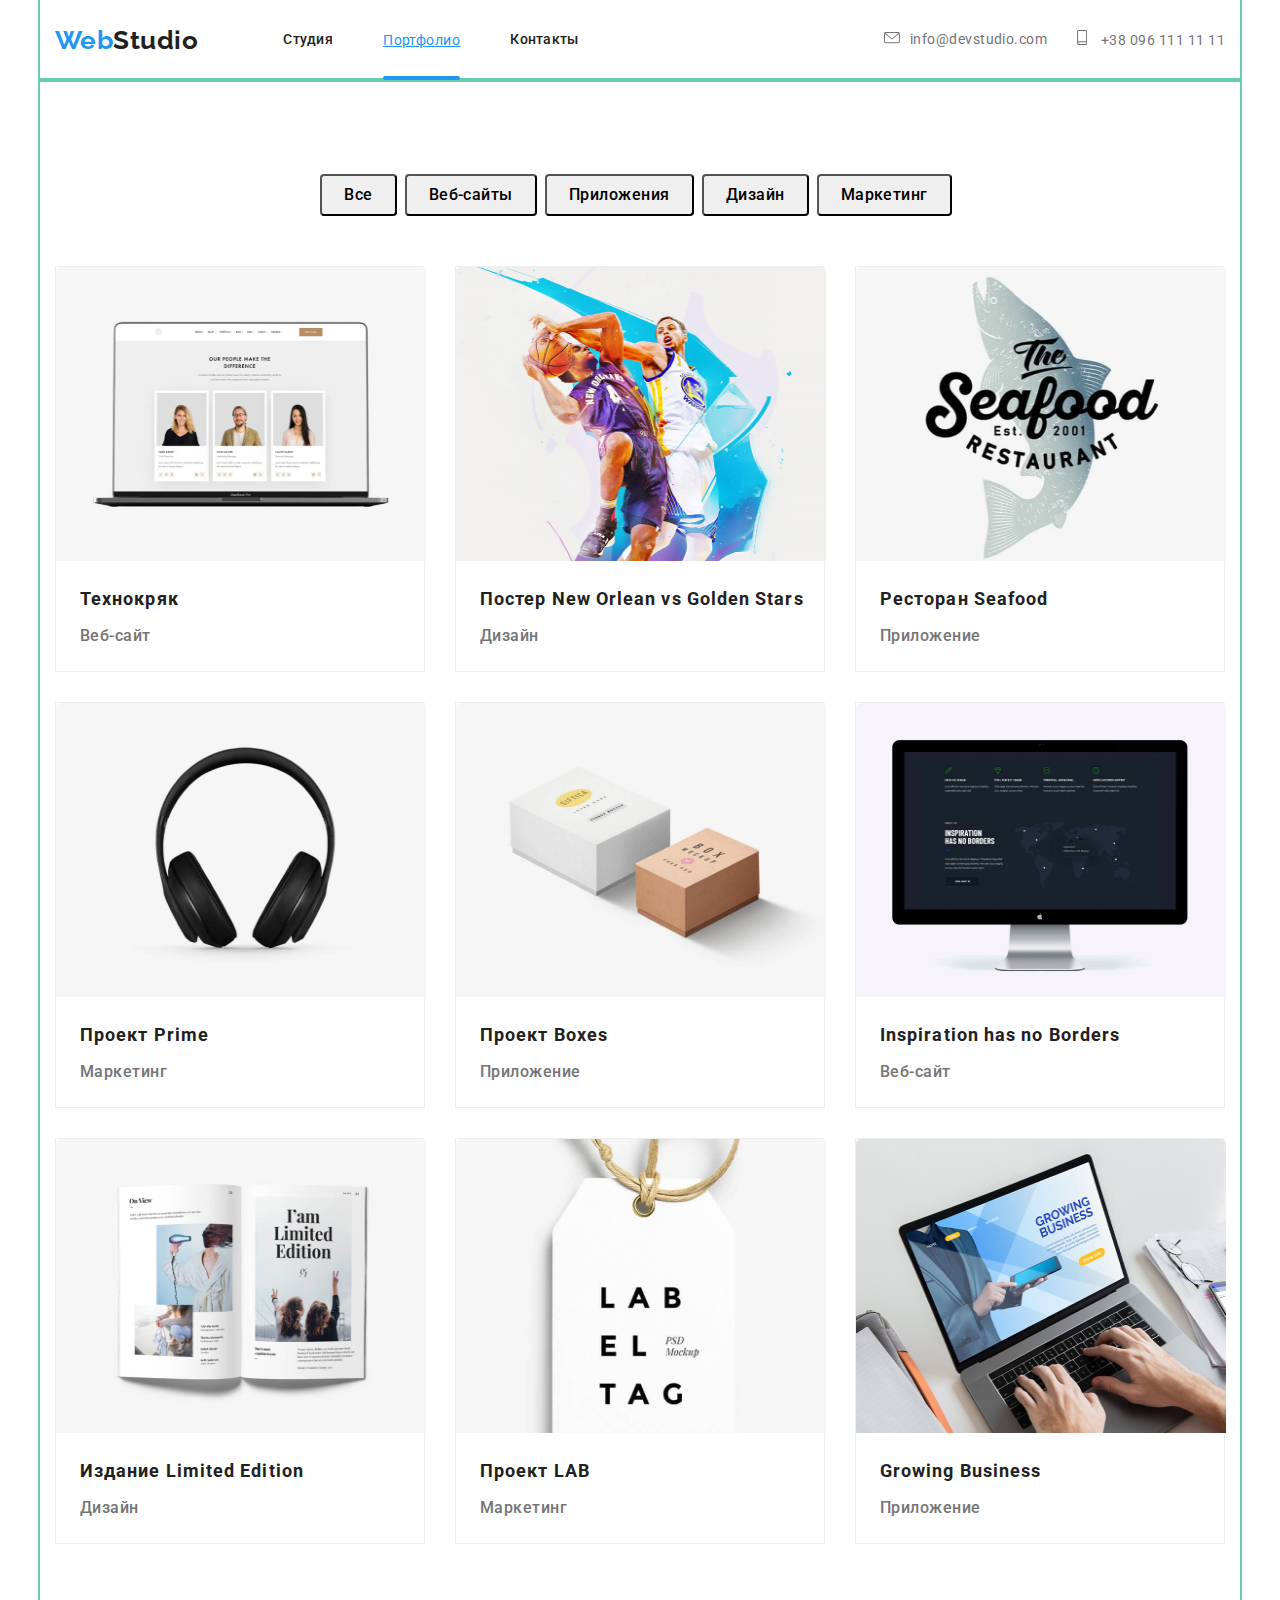
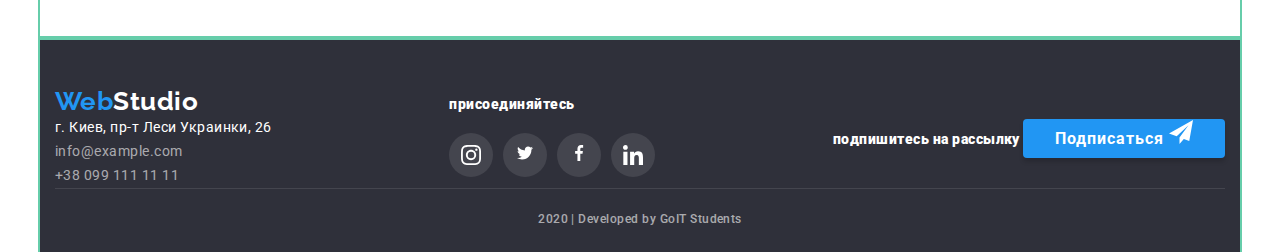
==== portfolio.html @ 9ce70d48 "add files" ====
<!DOCTYPE html>
<html lang="en">
  <head>
    <meta charset="UTF-8" />
    <meta name="viewport" content="width=device-width, initial-scale=1.0" />
    <title>Portfolio</title>
    <link href="https://fonts.googleapis.com/css2?family=Raleway:wght@700&family=Roboto:wght@500;700;900&display=swap" rel="stylesheet">
    <link rel="stylesheet" href="https://cdnjs.cloudflare.com/ajax/libs/modern-normalize/0.6.0/modern-normalize.min.css">
    <link rel="stylesheet" href="./css/common.css" />
    <link rel="stylesheet" href="./css/portfolio.css" />
  </head>
  <body>
    <!-- header -->
    <header>
      <nav class="container main-nav">
        <a class="logo" href="./index.html">
          <span><span class="web">Web</span>Studio</span>
        </a>

        <ul class="site-nav">
          <li class="item"><a href="./index.html" class="link">Студия</a></li>
          <li class="item"><a href="./portfolio.html" class="link-current">Портфолио</a></li>
          <li class="item"><a href="" class="link">Контакты</a></li>
        </ul>
      
<!-- ><img src="./Images/envelope.png" alt="" />info@devstudio.com</a> -->
<ul class="auth-nav">
  <li class="item">
    <a href="mailto:info@devstudio.com" class="link mail">
   <svg class="icon-mail">
      <use href="./images/symbol-defs.svg#icon-mail"></use>
    </svg>info@devstudio.com</a>
  </li>
  <li class="item">
    <a href="tel:+380961111111" class="link mob">
      <svg class="icon-phone">
        <use href="./images/symbol-defs.svg#icon-smartphone" > </use>
      </svg>
      
      +38 096 111 11 11</a> 
  </li>
</ul>
</nav>
</header>
    <!--main  -->

    <div class="container"> 
      <div class="section">
    
    <!-- Набор радиокнопок -->
        <ul class="filters">
      <li class="item">
        <button class="filters-button" type="button">Все</button>
      </li>
      <li class="item">
        <button class="filters-button" type="button">Веб-сайты</button>
      </li>
      <li class="item">
        <button class="filters-button" type="button">Приложения</button>
      </li>
      <li class="item">
        <button class="filters-button" type="button">Дизайн</button>
      </li>
      <li class="item">
        <button class="filters-button" type="button">Маркетинг</button>
      </li>
        </ul>

    <!-- Примеры работ -->
        <ul class="works">
      <li class="works-item"> 
        <a class="links" href="">
             <div class="foto">
                <img src="./images/tecnhokryak.jpg" width="370" height="294" alt="технокряк">
                <div class="overlay">
                  <div class="shadows"></div>
                  <p class="links-text">Технокряк это современная площадка распространения коронавируса. Компании используют эту платформу для цифрового шпионажа и атак на защищённые сервера конкурентов.</p>
                 </div>
              </div>
              <div>
                  <h2 class="links-title">Технокряк</h2>
                  <p class="links-product">Веб-сайт</p>
              </div>
        </a>
      </li>
      <li class="works-item">
        <a class="links" href="">
               <div class="foto">
                  <img src="./images/neworlean.jpg" width="370" alt="neworlean">
                  <div class="overlay">
                   <div class="shadows"></div>
                   <p class="links-text">Технокряк это современная площадка распространения коронавируса. Компании используют эту платформу для цифрового шпионажа и атак на защищённые сервера конкурентов.</p>
                 </div>  
                </div>
                <div>
                  <h2 class="links-title">Постер New Orlean vs Golden Stars</h2>
                  <p class="links-product">Дизайн</p>
                </div>
        </a>
      </li>
      <li class="works-item">
          <a class="links" href="">
                <div class="foto">
                  <img src="./images/seafood.jpg" width="370" alt="seafood">
                  <div class="overlay">
                    <div class="shadows"></div>
                    <p class="links-text">Технокряк это современная площадка распространения коронавируса. Компании используют эту платформу для цифрового шпионажа и атак на защищённые сервера конкурентов.</p> 
                  </div>   
                </div>
                <div>
                  <h2 class="links-title">Ресторан Seafood</h2>
                  <p class="links-product">Приложение</p>
                </div>
          </a>
      </li>
      <li class="works-item">
          <a class="links" href="">
            <div class="foto">
                <img src="./images/headphones.jpg" width="370" alt="headphones">
                <div class="overlay">
                  <div class="shadows"></div>
                  <p class="links-text">Технокряк это современная площадка распространения коронавируса. Компании используют эту платформу для цифрового шпионажа и атак на защищённые сервера конкурентов.</p>
                </div>
              </div>
           <div>
            <h2 class="links-title">Проект Prime</h2>
            <p class="links-product">Маркетинг</p>
          </div>
          </a>
      </li>
      <li class="works-item">
        <a class="links" href="">
            <div class="foto">
              <img src="./images/boxes.jpg" width="370" alt="boxes">
              <div class="overlay">
                <div class="shadows"></div>
                <p class="links-text">Технокряк это современная площадка распространения коронавируса. Компании используют эту платформу для цифрового шпионажа и атак на защищённые сервера конкурентов.</p>
              </div>
            </div>
            <div>
              <h2 class="links-title">Проект Boxes</h2>
              <p class="links-product">Приложение</p>
          </div>
          </a>
      </li>
      <li class="works-item">
         <a class="links" href="">
            <div class="foto">
                <img src="./images/monitor.jpg" width="370" alt="monitor">
                <div class="overlay">
                  <div class="shadows"></div>
                  <p class="links-text">Технокряк это современная площадка распространения коронавируса. Компании используют эту платформу для цифрового шпионажа и атак на защищённые сервера конкурентов.</p>
                </div>
              </div>
            <div>
                <h2 class="links-title">Inspiration has no Borders</h2>
                <p class="links-product">Веб-сайт</p>
            </div>
          </a>
      </li>
      <li class="works-item">
            <a class="links" href="">
              <div class="foto">
                <img src="./images/book.jpg" width="370" alt="book">
                <div class="overlay">
                    <div class="shadows"></div>
                    <p class="links-text">Технокряк это современная площадка распространения коронавируса. Компании используют эту платформу для цифрового шпионажа и атак на защищённые сервера конкурентов.</p>
                  </div>
              </div>
              <div>
                <h2 class="links-title">Издание Limited Edition</h2>
                <p class="links-product">Дизайн</p>
              </div>
            </a>
      </li>
      <li class="works-item">
        <a class="links" href="">
             <div class="foto">
              <img src="./images/lab.jpg" width="370" alt="Lab">
              <div class="overlay">
                <div class="shadows"></div>
                <p class="links-text">Технокряк это современная площадка распространения коронавируса. Компании используют эту платформу для цифрового шпионажа и атак на защищённые сервера конкурентов.</p>
              </div>
            </div>
            <div>
              <h2 class="links-title">Проект LAB</h2>
              <p class="links-product">Маркетинг</p>
            </div>
        </a>
      </li>
      <li class="works-item">
        <a class="links" href="">
          <div class="foto">
              <img src="./images/laptop.jpg" width="370" alt="Laptop">
              <div class="overlay">
                <div class="shadows"></div>
                <p class="links-text">Технокряк это современная площадка распространения коронавируса. Компании используют эту платформу для цифрового шпионажа и атак на защищённые сервера конкурентов.</p>
              </div>
            </div>
          <div>
              <h2 class="links-title">Growing Business</h2>
              <p class="links-product">Приложение</p>
        </div>
        </a>
      </li>
        </ul>
      </div>
     </div>

   <!--футер-->
   <footer class="container ">
    <!--Adress-->
       <div class="footer-ul">
          <div >
         <a class="logo-footer" href="./index.html">
         <span><span class="web">Web</span>Studio</span>
         </a>
          <address class="address">
          <ul>
          <li>
            г. Киев, пр-т Леси Украинки, 26
            <br />
          </li>
          <li>
            <a class="adress-link" href="mailto:mango@mail.pig"
              >info@example.com</a
            ><br />
          </li>
          <li>
            <a class="adress-link" href="tel:+1112223344"
              >+38 099 111 11 11</a
            >
          </li>
        </ul>
      </address>
          </div>
          <!--Social network-->
          <div>
      <b>присоединяйтесь</b>
      <ul class="footer-links">
        <li>
          <a href="" class="inst" aria-label=" link to instagram">
            <svg class="icon-instagramm">
              <use href="./images/symbol-defs.svg#icon-instagram" >
              </use>
            </svg>
          </a>
        </li>
        <li>
          <a href="" class="twit" aria-label="link to twitter"><svg class="icon-twitter">
            <use href="./images/symbol-defs.svg#icon-twitter" >
            </use>
          </svg></a>
        </li>
        <li>
          <a href="" class="faceb" aria-label="link to facebook"><svg class="icon-facebook">
            <use href="./images/symbol-defs.svg#icon-facebook" >
            </use>
          </svg></a>
        </li>
        <li>
          <a href="" class="kedin" aria-label="link to linkedin"><svg class="icon-linkedin">
            <use href="./images/symbol-defs.svg#icon-linkedin" >
            </use>
          </svg></a>
        </li>
      </ul>
          </div>
          <!--подпишитесь на рассылку-->
          <div>
      <b>подпишитесь на рассылку</b>
      <a href="" class="button">Подписаться
        <svg class="icon-telegram">
          <use href="./images/symbol-defs.svg#icon-icon-send" >              
          </use>
        </svg>
      </a>
          </div>
        </div>
    <p class="madeby">2020 | Developed by GoIT Students</p>
  </footer>
</body>
</html>
---- css/common.css ----
body {
  color: #212121;
  background-color: white;
  font-family: Roboto, sans-serif;
  letter-spacing: 0.03em;
  
  
}
/* убираем точки в списке во всем файле */
ul {
  list-style: none;
  padding: 0;
  margin: 0;
  
}

/* CSS переменные, применяем кл всем доку */

:root {
  --primary-text-color: #212121;
  --secondary-text-color: #757575;
  --accent-color: #2196f3;
  --primary-bg-color: #2196f3;
}

/* фон хедера background:#FFFFFF */
/* фон основной #E5E5E5 */
/* фона доп #F5F4FA */
/* фон футера #2F303A */
/* цвет основного текста #212121 */
/* цвет дополнительного текста #757575*/
/* цвет текста белый #FFFFFF */
/* цвет акцента текста #2196F3 и заливка кнопок */
/*  Developed by color: rgba(255, 255, 255, 0.4); */

/* Основной шрифт font-family: Roboto; */
/* Лого шрифт font-family: Raleway; */

/* font-family: inherit;  - чтобы  кнопки унаследовали основные свойства */

/* Фон не повторяеться */





/* Header */

.container {
  width: 1200px;
  padding-left: 15px;
  padding-right: 15px;
  margin: 0 auto;
  outline: 2px solid mediumaquamarine;
}

.main-nav {
  display:flex;
  align-items: center;
  

  justify-content: space-between;
}

/* logo */
.logo {
  color: var(--primary-text-color);
  font-family: raleway, sans-serif;
  font-weight: 700;
  font-size: 26px;
  line-height: 1.19;
  text-decoration: none;
}
.web {
  color: #2196f3;
}

/* site-nav */
.site-nav {
  display: flex ;
  margin-left: 85px;
  
}

.site-nav .item {
  margin-right: 50px;
}
/* последнему ребенку 0px */
.site-nav .item:last-child {
  margin-right: 0px;
}

/* 
.site-nav .item + .item {
  margin-right: 50px;
  соседу
} 

.site-nav .item:not(:last child) {
 margin-right: 50px
 одной строкой, даем и исключаем последнего
}

*/




.site-nav .link {
  display: block;
  color: var(--primary-text-color);

  font-weight: 500;
  font-size: 14px;
  line-height: 1.14;
  letter-spacing: 0.02em;

  text-decoration: none;

  padding-top: 32px;
  padding-bottom: 32px;

  
}

.site-nav .link:hover,
.site-nav .link:focus {
  color: var(--accent-color);
}

/* чтобы подсечивалась ссылка */
.site-nav .link-current {
  display: block;
  color: var(--accent-color);
  font-size: 14px;

  padding-top: 32px;
  padding-bottom: 32px;

  position: relative;
  
}

.site-nav .link-current::after {
  content: "";
  display: block;
  width: 100%;
  height: 4px;

  background: #2196F3;
  border-radius: 2px;


  position: absolute;
  left:0;
  bottom:0;
}




/* auth-nav */

.auth-nav {
  display: flex ;
  margin-left: auto;
  
}


.link.mail{
  margin-right:30px;
  
}



.icon-mail {
  width: 16px;
  height: 12px;
  margin-right: 10px;
  fill: currentColor;
}


.icon-phone {
  width: 10px;
  height:15px;
  margin-right: 10px;
  fill: currentColor;
}
/* .link.mail::before {
  display: inline-flex;
  width: 16px;
  height: 11px;
  margin-right: 10px;
  content: " ";
  background-size: contain;
  
  background-image: url(../Images/envelope.png);
 
} */
/* .link.mob::before {
  display: inline-flex;
  width: 10px;
  height: 15px;
  margin-right: 10px;
  content: " ";
  background-size: contain;

  background-image: url(../Images/mobile.png);
} */


/* /* .auth-nav .item + .item {
  margin-left: 30px; */


.auth-nav .link {
  color: var(--secondary-text-color);
  font-size: 14px;

  text-decoration: none;

  padding-top: 32px;
  padding-bottom: 32px;
}

.auth-nav .link:hover,
.auth-nav .link:focus {
  color: var(--accent-color);
}


.section {
  padding-top: 94px;
  padding-bottom: 94px;
}



/* button */
.button {
  color: white;
  background-color: var(--primary-bg-color);

  font-family: inherit;
  font-weight: 700;
  font-size: 16px;
  line-height: 1.87;
  letter-spacing: 0.06em;

  text-decoration: none;

  box-shadow: 0px 4px 4px rgba(0, 0, 0, 0.15);
  border-radius: 4px;

  padding: 10px 32px; 
  width: 200px;
  height: 50px;
  text-align: center;
}

/* футер */



footer {
    background-color: #2f303a;
    color: white;
  
    font-weight: bold;
    font-size: 14px;
    line-height: 1.14;

    
  }

.footer-ul {
  padding-top: 48px;

  display:flex;
  align-items:center;
  justify-content:space-between;
}
.logo-footer {
    color: white;

    font-family: raleway, sans-serif;
  
    font-weight: 700;
    font-size: 26px;
    line-height: 1.18;

    text-decoration: none;
  }

  /* address */
 .address {
    
    font-weight: normal;
    font-size: 14px;
    line-height: 1.71;

    font-style: normal;
  
  }

  .adress-link {
    color: rgba(255, 255, 255, 0.6);

    text-decoration: none;

  }
  
.footer-links {
  display: flex;
  margin-top: 20px;
}

.footer-links .inst:hover {
  background-color:#2196F3;
}

.footer-links .inst {
  display: block;
  width: 44px;
  height: 44px;
  background-color: rgba(255, 255, 255, 0.1);
 
  border-radius: 50%;
  text-align: center;
  padding-top: 12px;
  
  margin-right: 10px;

}
.icon-instagramm {
  width: 20px;
  height: 20px;
  fill:#ffff;
  
}


.footer-links .twit {
  display: block;
  width: 44px;
  height: 44px;
  background-color: rgba(255, 255, 255, 0.1);
  
  border-radius: 50%;

  margin-right: 10px;
  text-align: center;

  padding-top: 12px;
}
.footer-links .twit:hover {
  background-color:#2196F3;
}


.icon-twitter {
  width: 20px;
  height: 16px;
  fill:#ffff;

}

.footer-links .faceb {
  display: block;
  width: 44px;
  height: 44px;
  background-color: rgba(255, 255, 255, 0.1);
  
  border-radius: 50%;

  margin-right: 10px;
  text-align: center;

  padding-top: 12px;
}
.footer-links .faceb:hover {
  background-color:#2196F3;
}
.icon-facebook {
  width: 20px;
  height: 16px;
  fill:#ffff;
}

.footer-links .kedin {
  display: block;
  width: 44px;
  height: 44px;
  background-color: rgba(255, 255, 255, 0.1);
  
  border-radius: 50%;
  text-align: center;

  padding-top: 12px;
}
.footer-links .kedin:hover {
  background-color:#2196F3;
}
.icon-linkedin {
  width: 20px;
  height: 20px;
  fill:#ffff;
}



.icon-telegram {
  width: 24px;
  height: 24px;
  fill:#ffff;

  
}

.madeby {
    border-top: 1px solid rgba(255, 255, 255, 0.1);
    padding-bottom: 21px;
    padding-top: 18px;
    color: rgba(255, 255, 255, 0.6);
    margin: 0;
    

    font-weight: 500;
    font-size: 12px;
    line-height: 2;
    text-align: center;
}
---- css/portfolio.css ----
/* CSS Portfolio */
/* Радиокнопки */

.filters {
    margin-bottom: 50px;
    display:flex;
    justify-content:center;
    
}

.filters .item {
    margin-right: 8px;
}


.filters-button {
    font-family: Roboto;
    font-style: normal;
    font-weight: 500;
    font-size: 16px;
    line-height: 1.62;
    
    letter-spacing: 0.03em;
    text-align: center;

    border-radius: 4px;
    padding: 6px 22px;

    
    
}

.filters-button:hover,
.filters-button:focus {
    color:white;
    background-color: var(--accent-color);

}







/* Примеры работ */
.works{
/* сделал фон, чтобы видеть формат текста */
/* background-color: lawngreen; */
display:flex;
flex-wrap: wrap;

}

.works .works-item {
    width: 370px;
    margin-right: 30px;
    margin-bottom: 30px;

    background: #FFFFFF;
    border: 1px solid #EEEEEE;
    box-sizing: border-box;
    
    /* background-color: orangered; */
    
}
.works .works-item:nth-child(3n) {
 margin-right: 0px;
}

/* .list-item:nth-last-child(-n + 3) { */
.works .works-item:nth-last-child(-n +3) {
    margin-bottom: 0px;
}


.works .links {
    text-decoration: none;
    
}

.links-title {
    color: #212121;
  
    font-style: normal;
    font-weight: 700;
    font-size: 18px;
    line-height: 2;
    /* identical to box height, or 200% */

    letter-spacing: 0.06em;
    padding-left: 24px;

    margin-top: 20px;
    margin-bottom: 4px;
}

.foto {
    position: relative;
    display: flex;

    height: 294px;
    width: 370px;
   
}

.overlay {
    display: block;
    width: 100%;
    height: 100%;
    position: absolute;

    transform: translateY(100%);  
    transition: transform 250ms cubic-bezier(0.4, 0, 0.2, 1);
}

.works-item:hover .overlay {
    transform: translateY(0%)
}

.shadows {
    display: block;
    width: 100%;
    height: 100%;
    background-color:rgba(33, 150, 243, 0.9);

    position: absolute;
    opacity: 1;  
}

.foto {
    overflow: hidden;
}

/* .item:hover .shadows {
    opacity: 1;
}
.item:hover .links-text {
    opacity: 1;
} */

.works-item:hover {
    box-shadow: 1px 4px 6px rgba(0, 0, 0, 0.16), 0px 4px 4px rgba(0, 0, 0, 0.06), 0px 1px 1px rgba(0, 0, 0, 0.12);
}

.links-text {
    color: #ffff;

    font-style: normal;
    font-weight: 500;
    font-size: 18px;
    line-height: 1.56;

    position: absolute;

    padding-bottom: 63px;
    padding-top: 63px;
    padding-right: 24px;
    padding-left: 24px;

    margin-top: 0px;
    margin-bottom: 0px;

    opacity: 1;
    /* display: none; */
    /* or 156% */

}
   
.links-product {
    color: var(--secondary-text-color);
    font-family: Roboto;
    font-style: normal;
    font-weight: 500;
    font-size: 16px;
    line-height: 1.87;
    /* identical to box height, or 187% */
    padding-left: 24px;

    margin-top: 0px;
    margin-bottom: 20px;

}
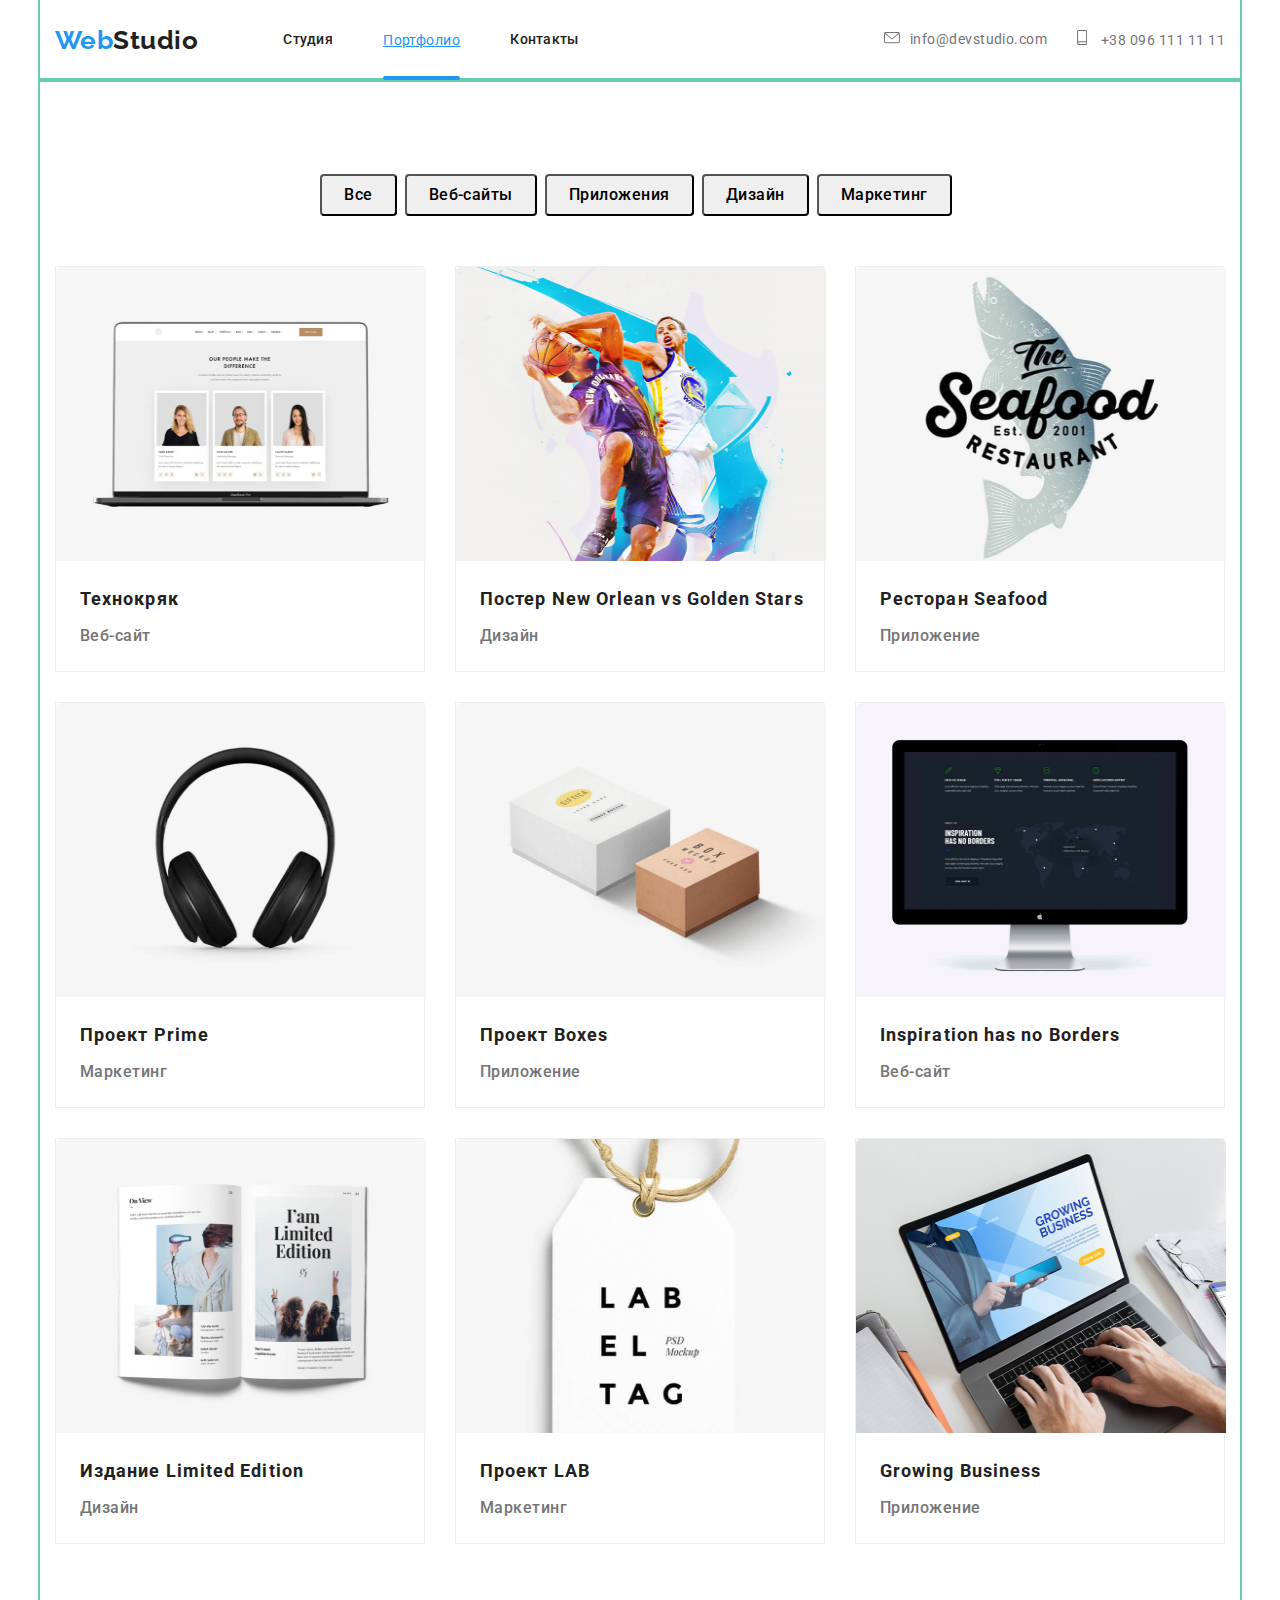
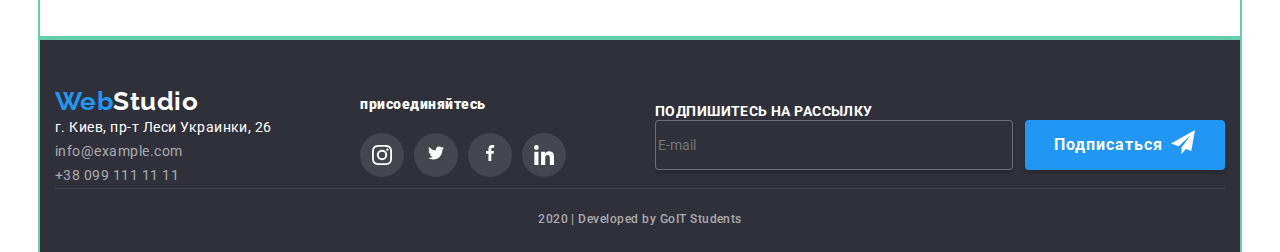
==== commit fdcf7528: "Moda windom done" ====
--- a/portfolio.html
+++ b/portfolio.html
@@ -268,13 +268,15 @@
           </div>
           <!--подпишитесь на рассылку-->
           <div>
-      <b>подпишитесь на рассылку</b>
-      <a href="" class="button">Подписаться
-        <svg class="icon-telegram">
-          <use href="./images/symbol-defs.svg#icon-icon-send" >              
-          </use>
-        </svg>
-      </a>
+              <b class="title-sender" >подпишитесь на рассылку</b>
+              <div class="email-container" >
+              <input type="text" class="input-footer" name="name" id="name" placeholder="E-mail"/>
+              <a href="" class="button footer">Подписаться
+              <svg class="icon-telegram">
+              <use href="./images/symbol-defs.svg#icon-icon-send"></use>
+              </svg>
+              </a>
+              </div>
           </div>
         </div>
     <p class="madeby">2020 | Developed by GoIT Students</p>
--- a/css/common.css
+++ b/css/common.css
@@ -417,9 +417,54 @@
   height: 24px;
   fill:#ffff;
 
-  
-}
-
+  margin-left: 8px;
+
+  
+}
+
+.title-sender{
+  
+  font-family: Roboto;
+font-style: normal;
+font-weight: bold;
+font-size: 14px;
+line-height: 16px;
+letter-spacing: 0.03em;
+text-transform: uppercase;
+
+margin-bottom: 20px;
+
+color: #FFFFFF;
+}
+
+
+.input-footer {
+  width: 358px;
+  height: 50px;
+
+  margin-right: 12px;
+
+
+border: 1px solid rgba(255, 255, 255, 0.3);
+box-sizing: border-box;
+box-shadow: 0px 4px 4px rgba(0, 0, 0, 0.15);
+border-radius: 4px;
+
+background-color: #2F303A;;
+}
+
+.email-container {
+  display: flex;
+
+}
+.button.footer {
+  display: flex;
+  
+  padding-left: 29px;
+  padding-right: 29px;
+
+
+}
 .madeby {
     border-top: 1px solid rgba(255, 255, 255, 0.1);
     padding-bottom: 21px;
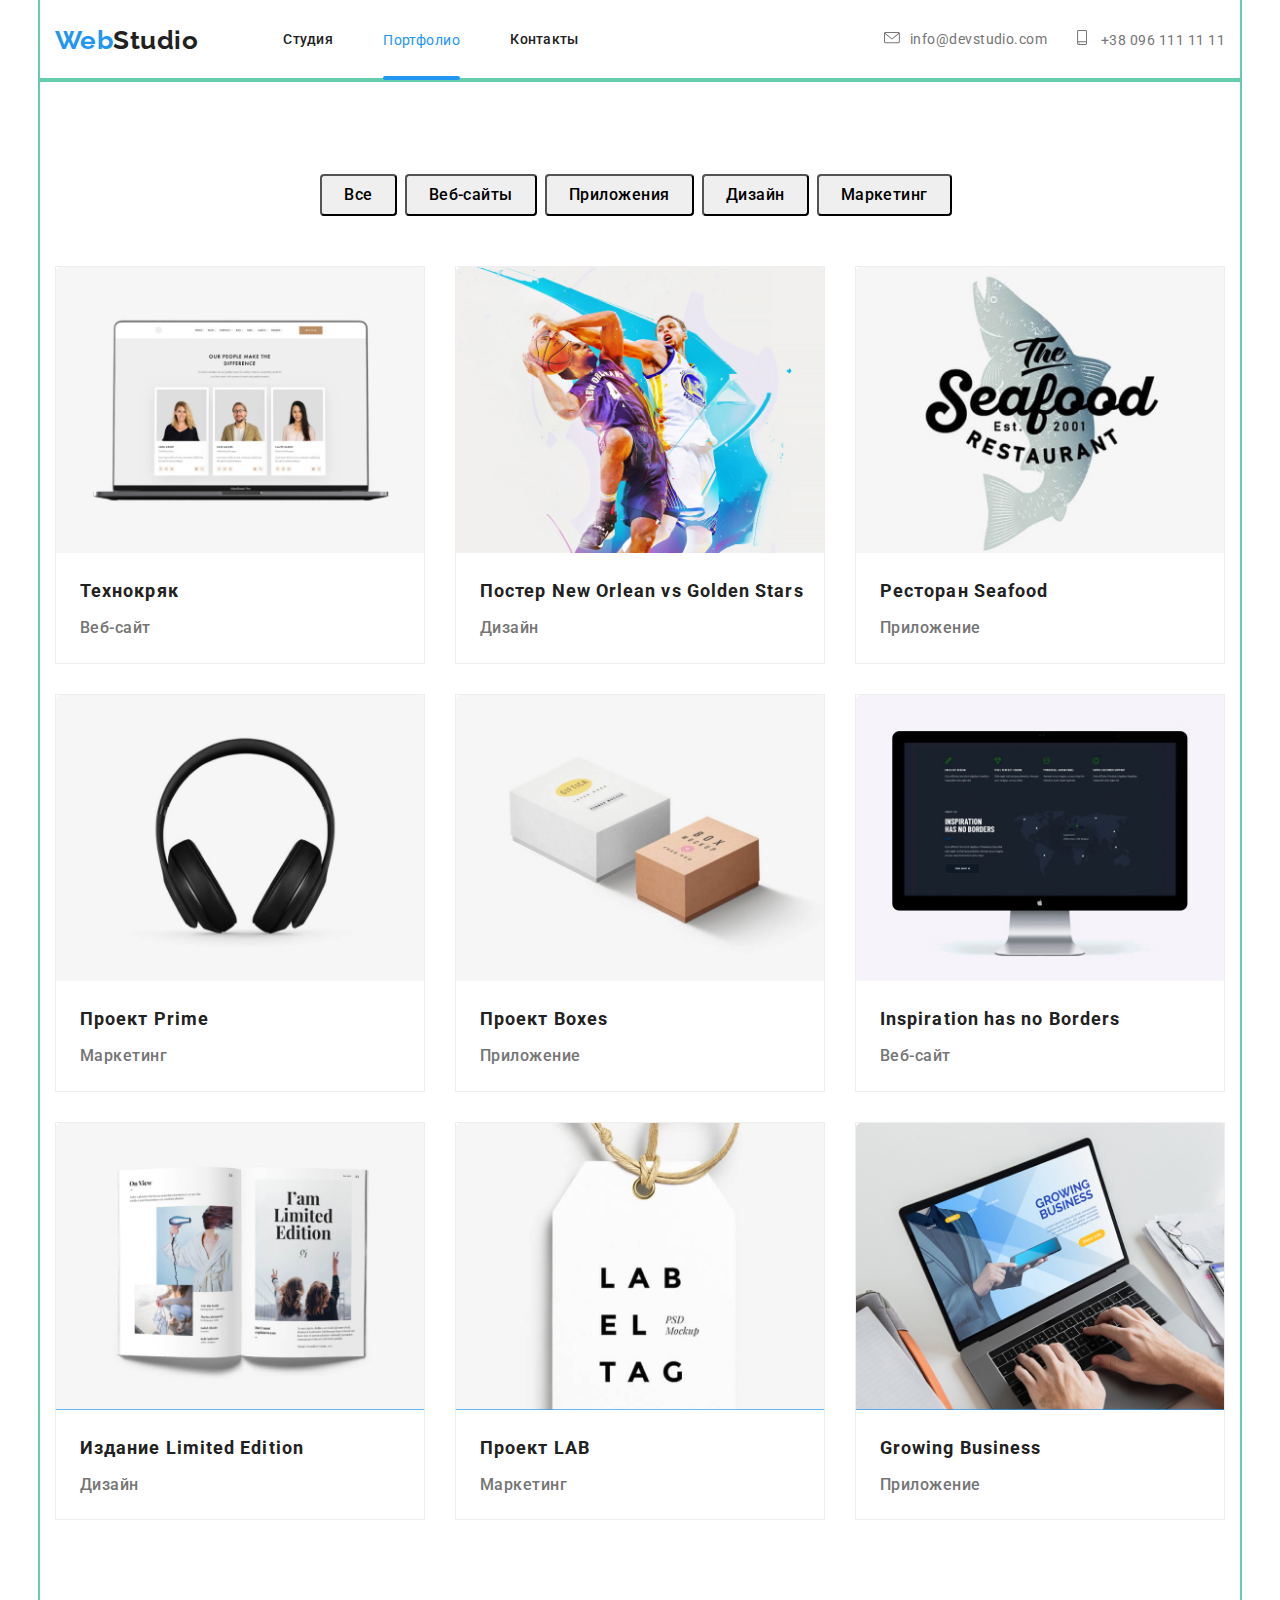
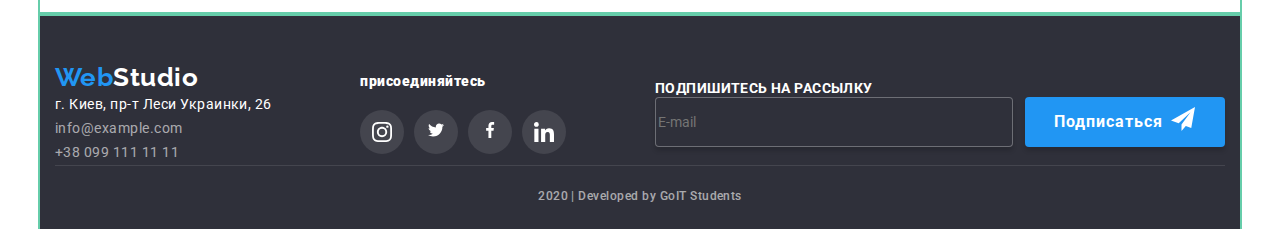
==== commit 6743a507: "Errors HW fix" ====
--- a/portfolio.html
+++ b/portfolio.html
@@ -71,7 +71,7 @@
       <li class="works-item"> 
         <a class="links" href="">
              <div class="foto">
-                <img src="./images/tecnhokryak.jpg" width="370" height="294" alt="технокряк">
+                <img src="./images/tecnhokryak.jpg" width="370" alt="технокряк">
                 <div class="overlay">
                   <div class="shadows"></div>
                   <p class="links-text">Технокряк это современная площадка распространения коронавируса. Компании используют эту платформу для цифрового шпионажа и атак на защищённые сервера конкурентов.</p>
--- a/css/common.css
+++ b/css/common.css
@@ -22,6 +22,13 @@
   --accent-color: #2196f3;
   --primary-bg-color: #2196f3;
 }
+.img {
+  display: block;
+  max-width: 100%;
+  height: auto;
+}
+
+
 
 /* фон хедера background:#FFFFFF */
 /* фон основной #E5E5E5 */
@@ -54,6 +61,10 @@
   outline: 2px solid mediumaquamarine;
 }
 
+.item {
+  text-decoration: none;
+}
+
 .main-nav {
   display:flex;
   align-items: center;
@@ -138,6 +149,8 @@
   padding-bottom: 32px;
 
   position: relative;
+
+  text-decoration: none;
   
 }
 
@@ -423,7 +436,7 @@
 }
 
 .title-sender{
-  
+
   font-family: Roboto;
 font-style: normal;
 font-weight: bold;
--- a/css/portfolio.css
+++ b/css/portfolio.css
@@ -35,6 +35,8 @@
 .filters-button:focus {
     color:white;
     background-color: var(--accent-color);
+
+    box-shadow: 0px 2px 2px rgba(0, 0, 0, 0.12), 0px 1px 2px rgba(0, 0, 0, 0.08), 0px 3px 1px rgba(0, 0, 0, 0.1);
 
 }
 
@@ -100,8 +102,8 @@
     position: relative;
     display: flex;
 
-    height: 294px;
-    width: 370px;
+    /* height: 294px;
+    width: 370px; */
    
 }
 
